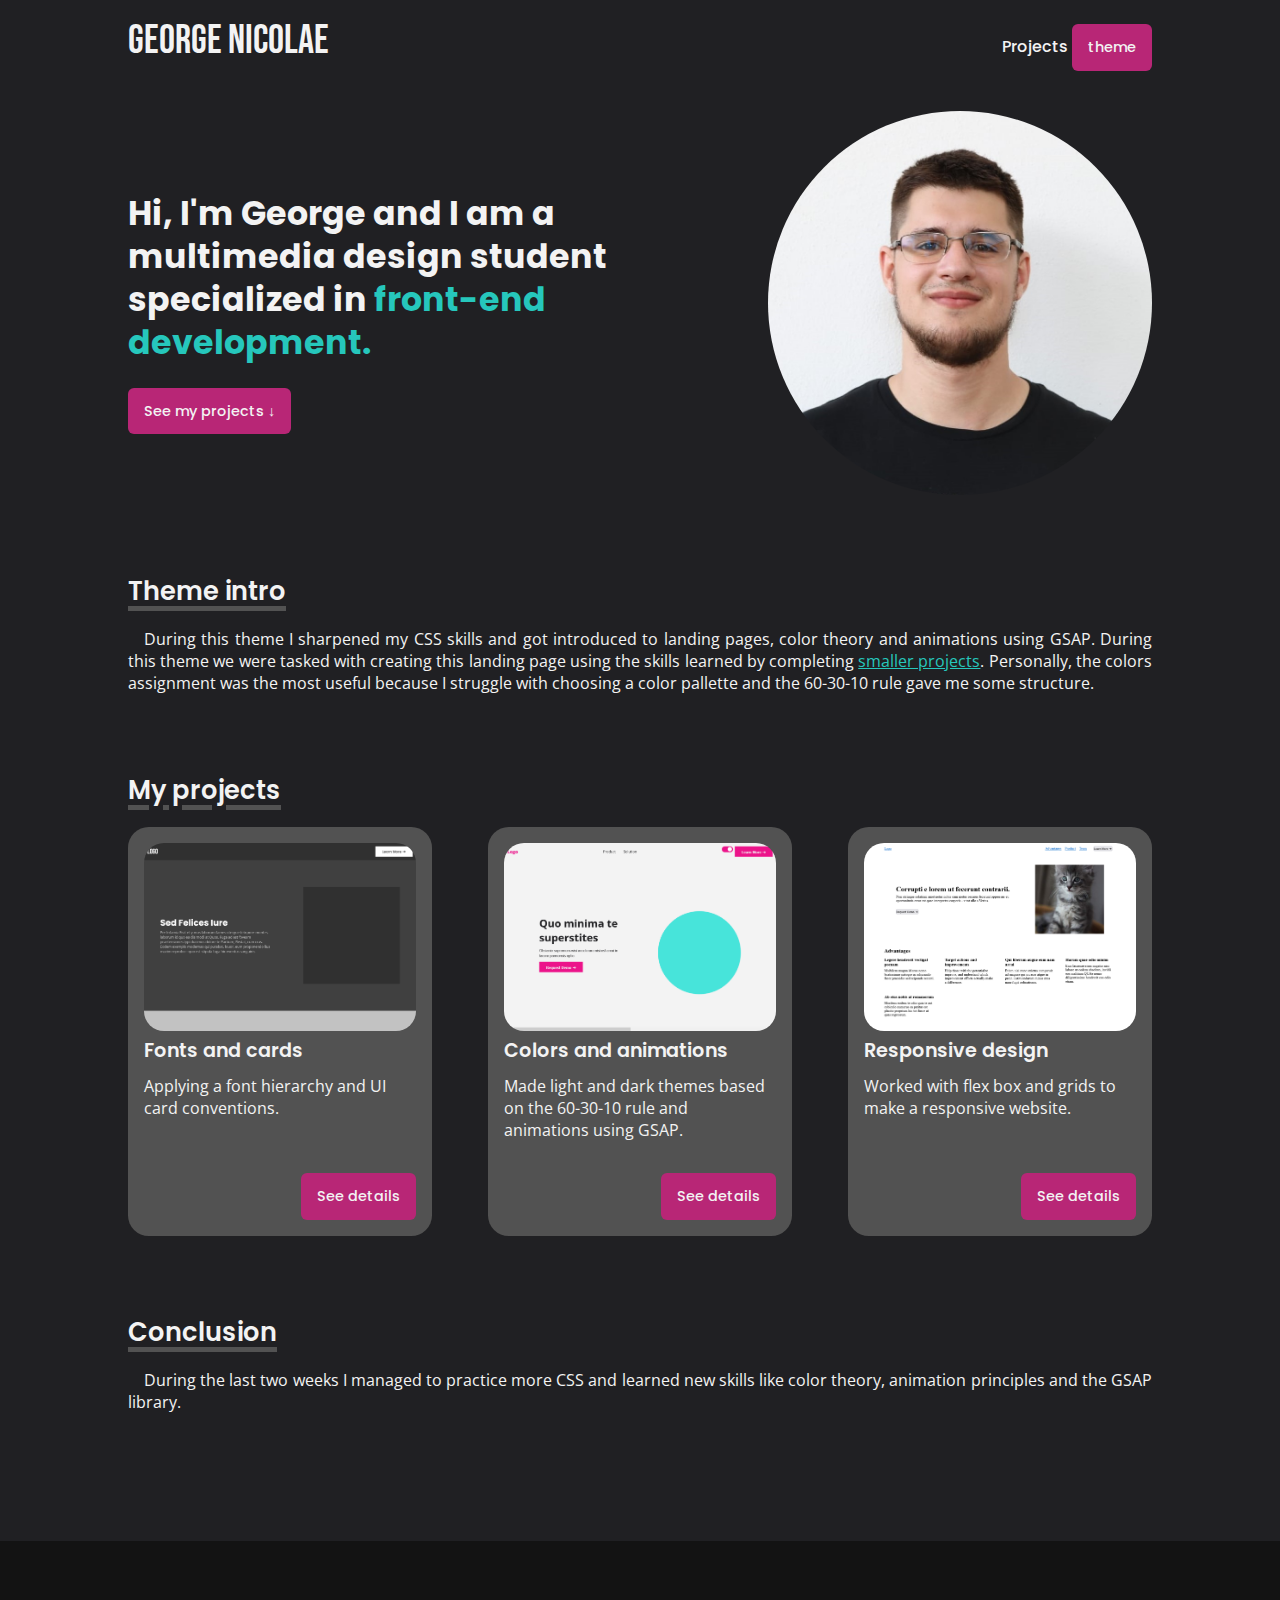
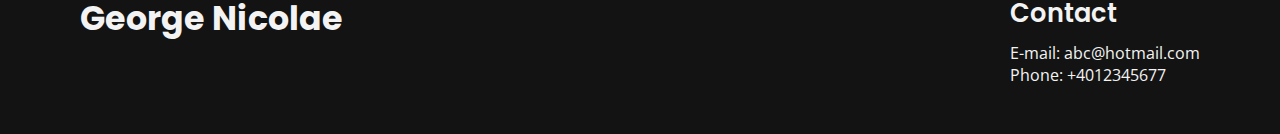
==== index.html @ 99141343 "firt commit" ====
<!DOCTYPE html>
<html lang="en">
  <head>
    <meta charset="UTF-8" />
    <meta http-equiv="X-UA-Compatible" content="IE=edge" />
    <meta name="viewport" content="width=device-width, initial-scale=1.0" />
    <link rel="stylesheet" href="style.css" />
    <title>Personal Portfolio</title>
  </head>
  <body>
    <nav>
      <a id="logo" href="index.html"><h1>George Nicolae</h1></a>

      <div>
        <a href="#projects">Projects</a>
        <button id="switch">theme</button>
      </div>
    </nav>

    <header>
      <div class="header_text">
        <h2>
          Hi, I'm George and I am a multimedia design student specialized in
          <span class="header-accent">front-end development.</span>
        </h2>
        <a href="#projects" type="button"> See my projects &#8595; </a>
      </div>
      <img id="header-img" src="assets/pictureMe.jpeg" alt="" />
    </header>

    <main>
      <section class="intro-sect">
        <h3>Theme intro</h3>
        <p>
          During this theme I sharpened my CSS skills and got introduced to
          landing pages, color theory and animations using GSAP. During this
          theme we were tasked with creating this landing page using the skills
          learned by completing <a href="#projects">smaller projects</a>.
          Personally, the colors assignment was the most useful because I
          struggle with choosing a color pallette and the 60-30-10 rule gave me
          some structure.
        </p>
      </section>

      <section class="projects-sect" id="projects">
        <h3>My projects</h3>
        <div class="projects-cont">
          <div class="project-card">
            <img src="assets/fonts.png" alt="" />
            <h4>Fonts and cards</h4>
            <p>Applying a font hierarchy and UI card conventions.</p>
            <a href="project.html?id=6237aabc0f9df71600185d52">See details</a>
          </div>
          <div class="project-card">
            <img src="assets/colors.png" alt="" />
            <h4>Colors and animations</h4>
            <p>
              Made light and dark themes based on the 60-30-10 rule and
              animations using GSAP.
            </p>
            <a href="project.html?id=6237ae3a0f9df71600185e78">See details</a>
          </div>
          <div class="project-card">
            <img src="assets/responsive.png" alt="" />
            <h4>Responsive design</h4>
            <p>Worked with flex box and grids to make a responsive website.</p>
            <a href="project.html?id=6237b0a20f9df71600185f39">See details</a>
          </div>
        </div>
      </section>

      <section class="intro-sect">
        <h3>Conclusion</h3>
        <p>
          During the last two weeks I managed to practice more CSS and learned
          new skills like color theory, animation principles and the GSAP
          library.
        </p>
      </section>
    </main>

    <footer>
      <h2>George Nicolae</h2>
      <div>
        <h3>Contact</h3>
        <ul>
          <li>E-mail: abc@hotmail.com</li>
          <li>Phone: +4012345677</li>
        </ul>
      </div>
    </footer>
  </body>
</html>
---- style.css ----
@import url("https://fonts.googleapis.com/css2?family=Bebas+Neue&family=Open+Sans&family=Poppins:wght@500;600;700&display=swap");

:root {
  --primary-1: #202023;
  --primary-2: #f3f3f3;
  --secondary: #26c7bc;
  --accent: #b82676;
  --card-background: #525252;
  --footer-background: #131313;

  --logo-font-weight: 800;
  --headline-font-weight: 700;
  --button-font-weight: 600;
  --text-font-weight: 400;

  --hover-transition: all 0.2s ease;
  --hover-btn-color: #9b2a68;

  --section-separation: 5rem;
  --title-separation: 1.25rem;
}

:root[data-theme="light"] {
  --primary-1: #f3f3f3;
  --primary-2: #202023;
  --secondary: #ec138a;
  --accent: #47e4da;
  --hover-btn-color: #22cabf;
  --card-background: #c4c3c3;
  --footer-background: #f8f8f8;
}

html {
  scroll-behavior: smooth;
}

/* Fonts */
h1,
h2,
h3,
h4 {
  color: var(--primary-2);

  margin: 0.5rem 0 0.7rem 0;
  font-family: "Poppins", sans-serif;
  line-height: 1.3;
}

h1 {
  margin-top: 0;
  font-size: 2.488rem;
  font-weight: 700;
}

h2 {
  font-size: 2.074rem;
  font-weight: 700;
}

h3 {
  font-size: 1.6rem;
  font-weight: 600;
}

h4 {
  font-size: 1.2rem;
  font-weight: 600;
}

p,
li {
  font-family: "Open Sans", sans-serif;
  font-weight: 400;
  color: var(--primary-2);
}

p a {
  color: var(--secondary);
  transition: var(--hover-transition);
  text-decoration: underline;
}

button,
a[type="button"],
.project-card a {
  border: none;

  font-family: "Poppins", sans-serif;
  font-weight: 500;
  font-size: 0.9rem;
  padding: 0.8rem 1rem;
  border-radius: 0.375rem;

  background-color: var(--accent);
  color: var(--primary-2);

  transition: var(--hover-transition);
}

button:hover,
a[type="button"]:hover,
.project-card a:hover {
  cursor: pointer;
  background-color: var(--hover-btn-color);

  transition: var(--hover-transition);
}

* {
  padding: 0;
  margin: 0;
  box-sizing: border-box;
}

a {
  text-decoration: none;
}

body {
  background-color: var(--primary-1);
}

header,
nav {
  max-width: 80%;
  margin: auto;
}

footer {
  margin-top: 8rem;
  padding: 3rem 5rem;
}

main {
  max-width: 60%;
  margin: auto;
}

nav {
  display: flex;
  justify-content: space-between;
  align-items: center;
  margin-top: 1rem;
}

h1 {
  color: var(--primary-2);
  font-family: "Bebas Neue", cursive;
  font-weight: 400;
}

nav div a {
  color: var(--primary-2);
  font-family: "Poppins", sans-serif;
  font-weight: 500;
  transition: all 0.2s ease;
}

nav div a:hover {
  text-decoration: underline;
  color: var(--secondary);
  transition: all 0.2s ease;
}

header {
  display: flex;
  align-items: center;
  justify-content: space-between;
  gap: 3rem;

  margin-top: 2rem;

  color: var(--primary-2);
}

.header-accent {
  color: var(--secondary);
}

.header_text h2 {
  margin-bottom: 2.3rem;
}

#header-img {
  width: 30vw;
  height: 30vw;

  max-width: 100%;

  object-fit: cover;
  border-radius: 9999px;
}

main section {
  margin-top: var(--section-separation);
}

section > p {
  text-indent: 1em;
  text-align: justify;
}

section h3 {
  text-decoration: underline 5px rgb(82, 82, 82);
  text-underline-offset: 6px;
  margin-bottom: var(--title-separation);
}

.project-card {
  display: flex;
  flex-direction: column;
  background-color: var(--card-background);
  padding: 1rem;
  border-radius: 1.3rem;
}

.project-card p {
  flex-grow: 1;
}

.project-card img {
  width: 100%;
  border-radius: 1.25rem;
}

.project-card a {
  width: fit-content;
  align-self: flex-end;
  margin-top: 2rem;
}

.projects-cont {
  display: grid;
  grid-column-gap: 3.5rem;
  grid-row-gap: 1.9rem;
  grid-template-columns: repeat(auto-fit, minmax(270px, 1fr));
}

footer {
  background-color: var(--footer-background);
  display: flex;
  justify-content: space-between;
  flex-wrap: wrap;
  gap: 1.5rem;
}

footer ul {
  color: var(--primary-2);
  list-style: none;
}

.project-content {
  display: grid;
  grid-template-columns: 1fr 1fr;
  gap: 1.5rem;
}

.project-content div p:nth-of-type(3) {
  margin: 2rem 0 1rem 0;
}

.project-content img {
  width: 100%;
  align-self: center;
  object-fit: cover;
}

@media only screen and (max-width: 1300px) {
  main {
    max-width: 80%;
  }
}

@media only screen and (max-width: 800px) {
  header {
    flex-direction: column-reverse;
    gap: 2rem;
  }

  #header-img {
    min-width: 200px;
    min-height: 200px;
  }

  .project-content {
    display: flex;
    flex-direction: column;
    gap: 4rem;
  }
}

@media only screen and (max-width: 700px) {
  main {
    max-width: 80%;
  }
}
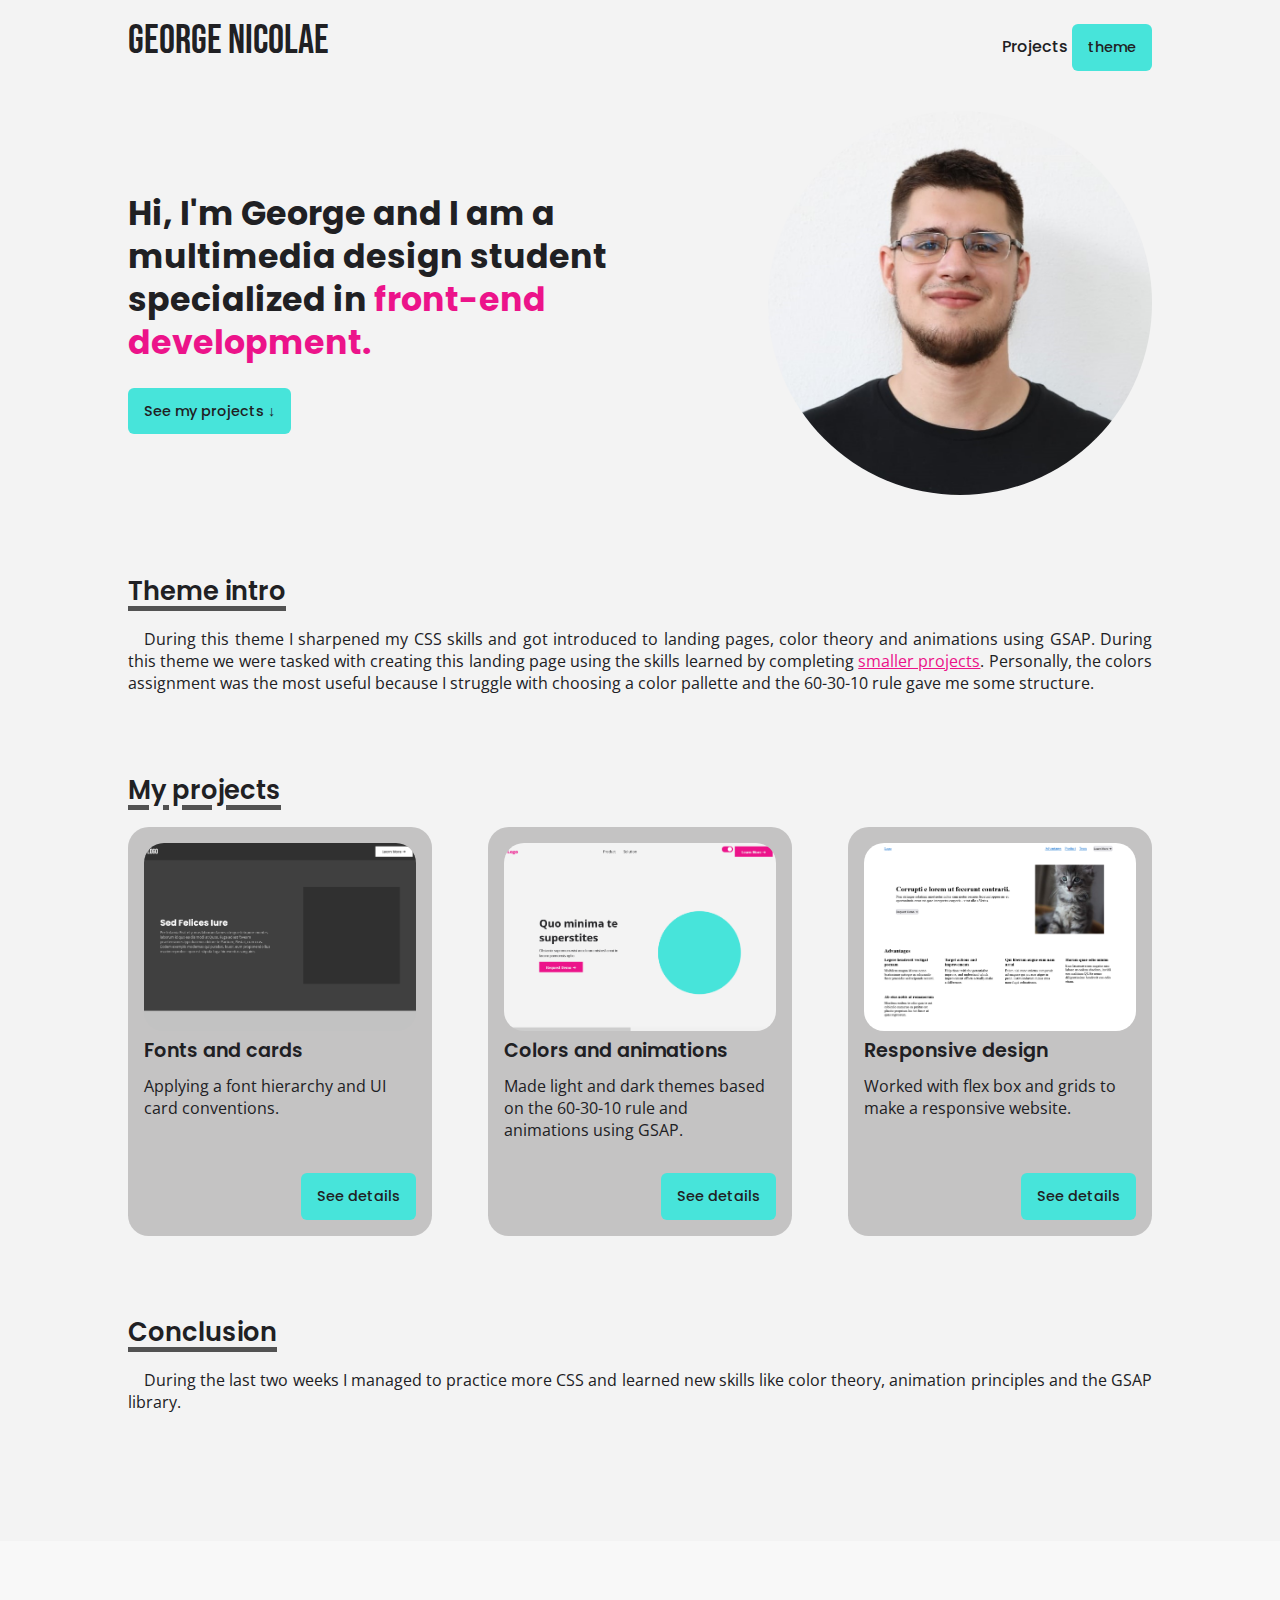
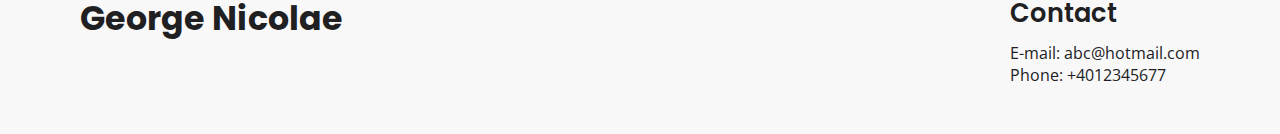
==== commit 87faa3cc: "fixed theme bug" ====
--- a/index.html
+++ b/index.html
@@ -89,5 +89,7 @@
         </ul>
       </div>
     </footer>
+
+    <script src="script.js"></script>
   </body>
 </html>
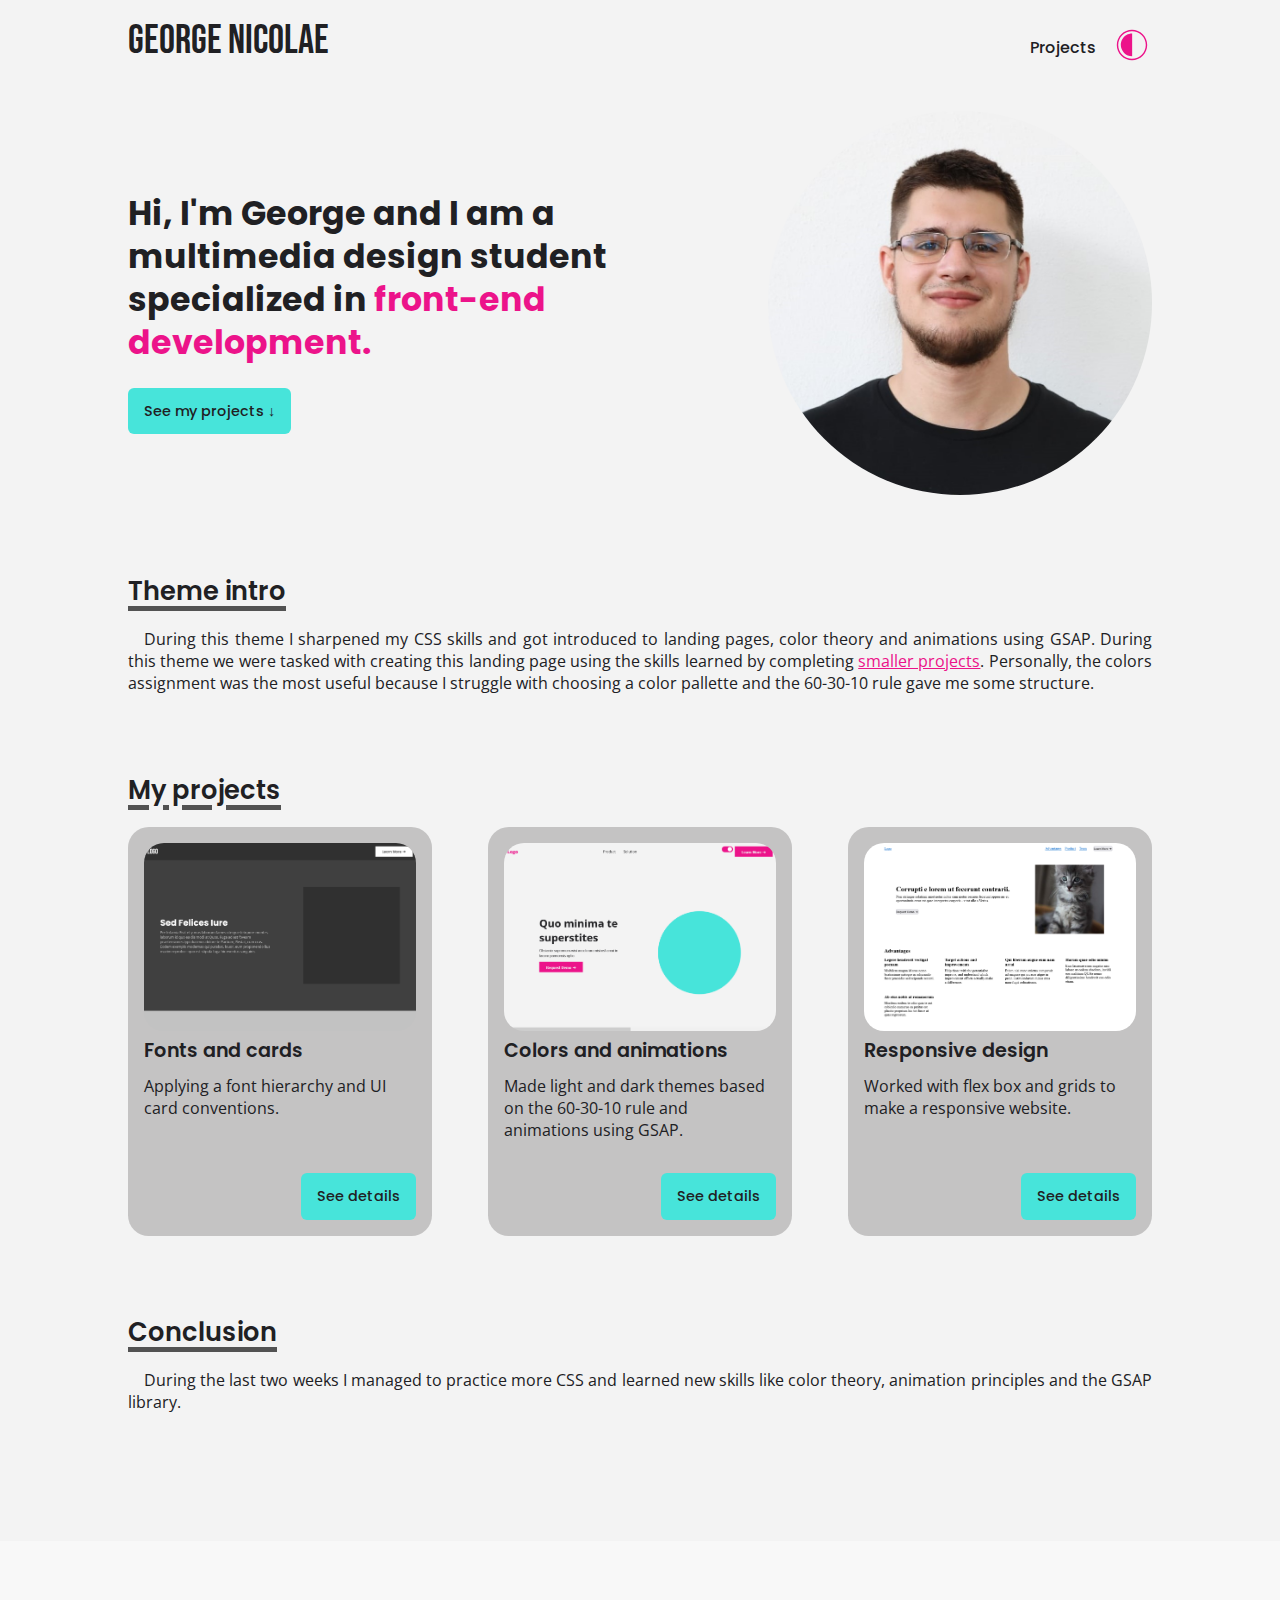
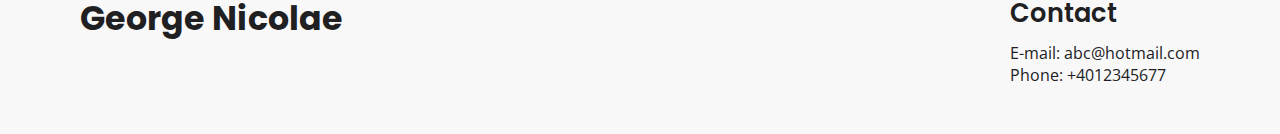
==== commit c9771bbf: "finish" ====
--- a/index.html
+++ b/index.html
@@ -13,7 +13,18 @@
 
       <div>
         <a href="#projects">Projects</a>
-        <button id="switch">theme</button>
+        <button id="switch">
+          <svg
+            version="1.1"
+            viewBox="0 0 700 580"
+            xmlns="http://www.w3.org/2000/svg"
+            xmlns:xlink="http://www.w3.org/1999/xlink"
+          >
+            <path
+              d="m350 14c-70.547 0-138.21 28.023-188.09 77.91-49.887 49.883-77.91 117.54-77.91 188.09s28.023 138.21 77.91 188.09c49.883 49.887 117.54 77.91 188.09 77.91s138.21-28.023 188.09-77.91c49.887-49.883 77.91-117.54 77.91-188.09s-28.023-138.21-77.91-188.09c-49.883-49.887-117.54-77.91-188.09-77.91zm0 507.14c-63.953 0-125.29-25.406-170.51-70.629-45.223-45.219-70.629-106.55-70.629-170.51s25.406-125.29 70.629-170.51c45.219-45.223 106.55-70.629 170.51-70.629s125.29 25.406 170.51 70.629c45.223 45.219 70.629 106.55 70.629 170.51-0.074219 63.93-25.504 125.22-70.711 170.43-45.203 45.207-106.5 70.637-170.43 70.711zm-196.39-243.6c0 52.742 20.949 103.32 58.242 140.61 37.293 37.293 87.871 58.242 140.61 58.242v-397.99c-34.938 0-69.262 9.207-99.508 26.691-30.25 17.48-55.359 42.625-72.801 72.898-17.441 30.273-26.598 64.609-26.547 99.547z"
+            />
+          </svg>
+        </button>
       </div>
     </nav>
 
@@ -90,6 +101,6 @@
       </div>
     </footer>
 
-    <script src="script.js"></script>
+    <script src="theme.js"></script>
   </body>
 </html>
--- a/style.css
+++ b/style.css
@@ -80,7 +80,7 @@
   text-decoration: underline;
 }
 
-button,
+main button,
 a[type="button"],
 .project-card a {
   border: none;
@@ -97,7 +97,7 @@
   transition: var(--hover-transition);
 }
 
-button:hover,
+main button:hover,
 a[type="button"]:hover,
 .project-card a:hover {
   cursor: pointer;
@@ -112,6 +112,23 @@
   box-sizing: border-box;
 }
 
+svg {
+  width: 2.5rem;
+}
+
+path {
+  fill: var(--secondary);
+}
+
+nav button {
+  background: none;
+  border: none;
+}
+
+nav button:hover {
+  cursor: pointer;
+}
+
 a {
   text-decoration: none;
 }
@@ -141,6 +158,12 @@
   justify-content: space-between;
   align-items: center;
   margin-top: 1rem;
+}
+
+nav div {
+  display: flex;
+  align-items: center;
+  gap: 1rem;
 }
 
 h1 {
